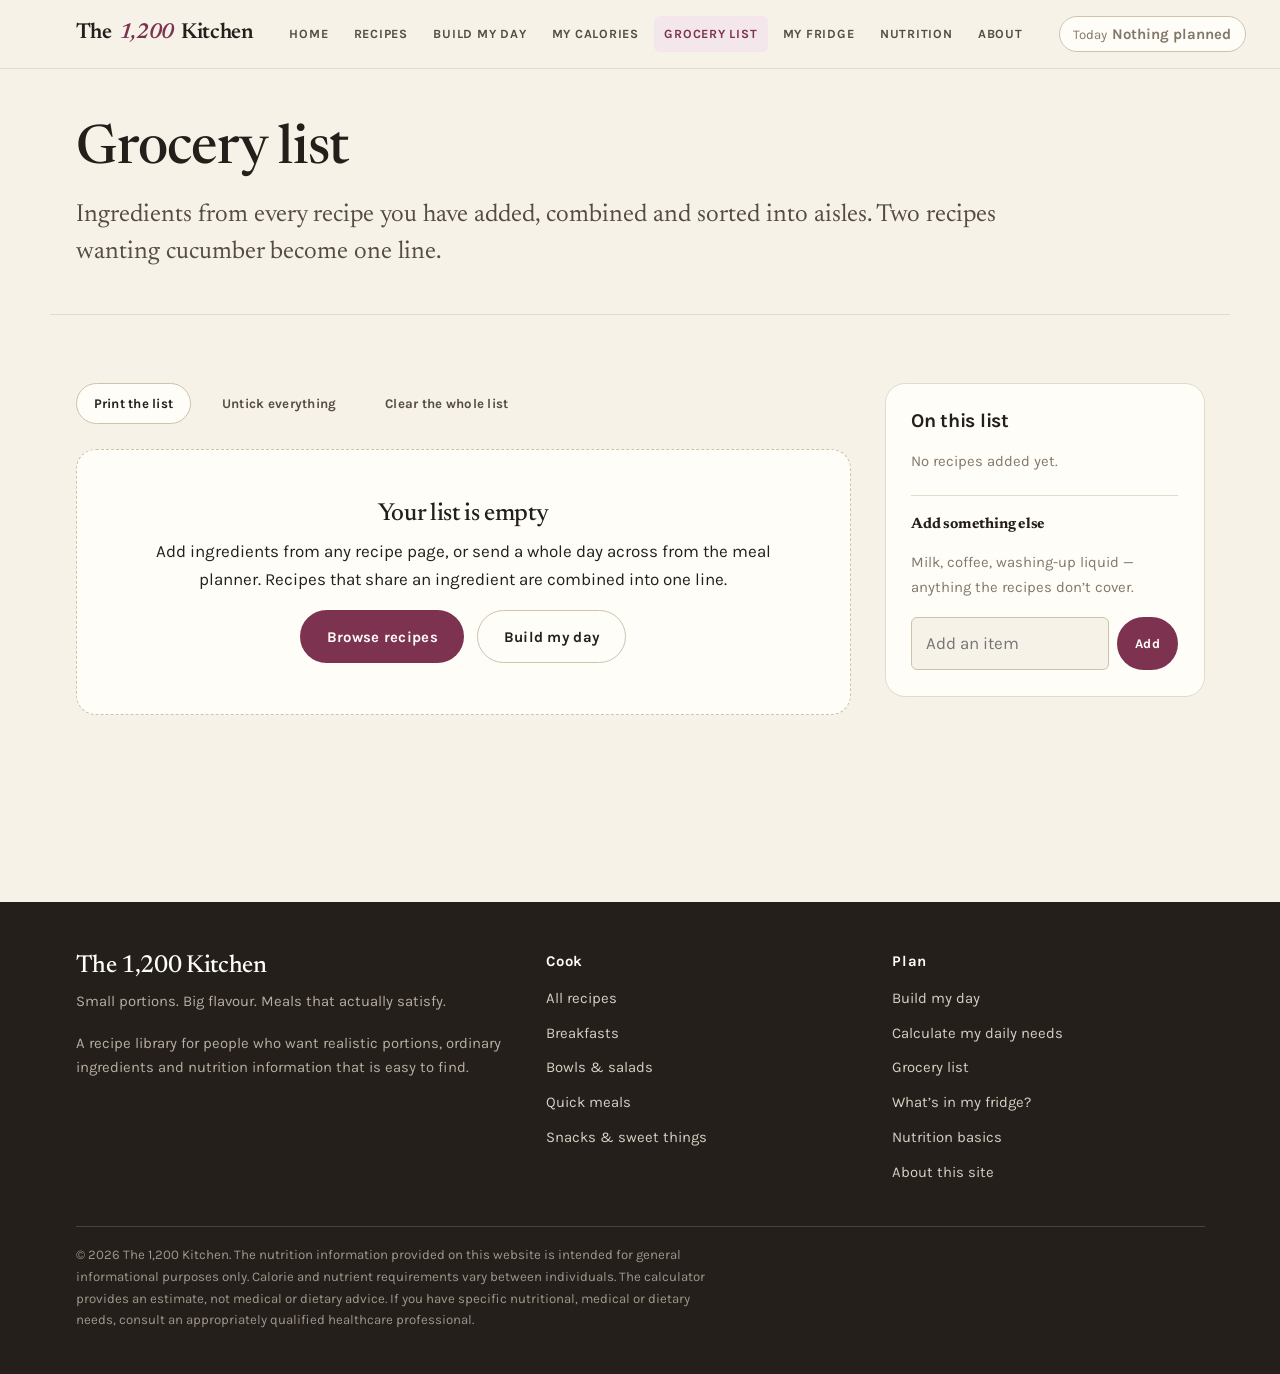
==== grocery.html @ 860adf32 "Add files via upload" ====
<!DOCTYPE html>
<html lang="en">
<head>
<meta charset="utf-8">
<meta name="viewport" content="width=device-width, initial-scale=1">
<title>Grocery list — The 1,200 Kitchen</title>
<meta name="description" content="Combine ingredients from the recipes you have chosen into one grocery list, grouped by aisle, with tick-off and printing.">
<meta name="theme-color" content="#F6F2E8">
<meta property="og:title" content="Grocery list — The 1,200 Kitchen">
<meta property="og:description" content="Combine ingredients from the recipes you have chosen into one grocery list, grouped by aisle, with tick-off and printing.">
<meta property="og:type" content="website">
<meta property="og:site_name" content="The 1,200 Kitchen">
<link rel="preconnect" href="https://fonts.googleapis.com">
<link rel="preconnect" href="https://fonts.gstatic.com" crossorigin>
<link href="https://fonts.googleapis.com/css2?family=Karla:ital,wght@0,400;0,600;0,700;1,400&family=Newsreader:ital,opsz,wght@0,6..72,400;0,6..72,500;0,6..72,600;1,6..72,400;1,6..72,500&display=swap" rel="stylesheet">
<link rel="stylesheet" href="css/style.css">
<link rel="icon" href="data:image/svg+xml,<svg xmlns='http://www.w3.org/2000/svg' viewBox='0 0 32 32'><rect width='32' height='32' rx='7' fill='%237D3350'/><text x='16' y='23' font-family='Georgia,serif' font-size='19' fill='%23FFFDF8' text-anchor='middle'>K</text></svg>">

</head>
<body>
<a class="skip-link" href="#main">Skip to content</a>

<header class="site-header no-print">
  <div class="wrap header-inner">
    <a class="brand" href="index.html">
      The <span class="brand-figure">1,200</span> Kitchen
    </a>
    <button class="nav-toggle" type="button" aria-expanded="false" aria-controls="site-nav">
      <span class="bars" aria-hidden="true"><span></span><span></span><span></span></span>
      Menu
    </button>
    <nav class="site-nav" id="site-nav" aria-label="Main">
      <ul class="nav-list">
          <li><a href="index.html">Home</a></li>
          <li><a href="recipes.html">Recipes</a></li>
          <li><a href="build.html">Build my day</a></li>
          <li><a href="calculator.html">My calories</a></li>
          <li><a href="grocery.html">Grocery list</a></li>
          <li><a href="fridge.html">My fridge</a></li>
          <li><a href="nutrition.html">Nutrition</a></li>
          <li><a href="about.html">About</a></li>
      </ul>
    </nav>
    <a class="day-chip" href="build.html"><span class="chip-label">Today</span><span>&mdash;</span></a>
  </div>
</header>

<main id="main">

<div class="wrap page-header">
  <h1>Grocery list</h1>
  <p class="lead">Ingredients from every recipe you have added, combined and sorted into
    aisles. Two recipes wanting cucumber become one line.</p>
</div>

<section class="wrap tight">
  <div class="grocery-layout">
    <div>
      <div class="btn-row no-print" style="margin-bottom:1.5rem">
        <button type="button" class="btn btn-secondary btn-sm" id="print-list">Print the list</button>
        <button type="button" class="btn btn-ghost btn-sm" id="uncheck-all">Untick everything</button>
        <button type="button" class="btn btn-ghost btn-sm" id="clear-list">Clear the whole list</button>
      </div>
      <div id="grocery-output"></div>
    </div>

    <aside aria-label="List sources">
      <div class="panel no-print">
        <h2 style="font-size:1.15rem;font-family:var(--sans);font-weight:700">On this list</h2>
        <div id="grocery-sources"></div>
        <hr class="rule" style="margin:1.25rem 0">
        <h3 style="font-size:.875rem;font-weight:700">Add something else</h3>
        <p class="small muted">Milk, coffee, washing-up liquid &mdash; anything the recipes don&rsquo;t cover.</p>
        <div class="add-item-row">
          <label class="visually-hidden" for="manual-item">Item to add</label>
          <input type="text" id="manual-item" placeholder="Add an item">
          <button type="button" class="btn btn-primary btn-sm" id="add-manual">Add</button>
        </div>
      </div>
    </aside>
  </div>
</section>

</main>

<footer class="site-footer no-print">
  <div class="wrap">
    <div class="footer-grid">
      <div>
        <h2>The 1,200 Kitchen</h2>
        <p>Small portions. Big flavour. Meals that actually satisfy.</p>
        <p>A recipe library for people who want realistic portions, ordinary
           ingredients and nutrition information that is easy to find.</p>
      </div>
      <div>
        <h3>Cook</h3>
        <ul>
          <li><a href="recipes.html">All recipes</a></li>
          <li><a href="recipes.html?category=Breakfasts">Breakfasts</a></li>
          <li><a href="recipes.html?category=Bowls%20%26%20Salads">Bowls &amp; salads</a></li>
          <li><a href="recipes.html?category=Quick%20Meals">Quick meals</a></li>
          <li><a href="recipes.html?category=Snacks%20%26%20Sweet%20Things">Snacks &amp; sweet things</a></li>
        </ul>
      </div>
      <div>
        <h3>Plan</h3>
        <ul>
          <li><a href="build.html">Build my day</a></li>
          <li><a href="calculator.html">Calculate my daily needs</a></li>
          <li><a href="grocery.html">Grocery list</a></li>
          <li><a href="fridge.html">What&rsquo;s in my fridge?</a></li>
          <li><a href="nutrition.html">Nutrition basics</a></li>
          <li><a href="about.html">About this site</a></li>
        </ul>
      </div>
    </div>
    <div class="footer-base">
      <p>&copy; <span class="js-year">2026</span> The 1,200 Kitchen. The nutrition information provided on this website is intended for general informational purposes only. Calorie and nutrient requirements vary between individuals. The calculator provides an estimate, not medical or dietary advice. If you have specific nutritional, medical or dietary needs, consult an appropriately qualified healthcare professional.</p>
    </div>
  </div>
</footer>

<script src="js/recipes.js"></script>
<script src="js/app.js"></script>
<script src="js/grocery.js"></script>
</body>
</html>
---- css/style.css ----
/* ==========================================================================
   THE 1,200 KITCHEN — STYLESHEET
   --------------------------------------------------------------------------
   Contents
     1.  Design tokens
     2.  Reset and base
     3.  Typography
     4.  Layout helpers
     5.  Header and navigation
     6.  Buttons
     7.  Badges, pills and meta
     8.  Recipe cards
     9.  Home page
     10. Recipe library (search and filters)
     11. Recipe detail page
     12. Build My Day
     13. Calculator
     14. Grocery list
     15. What's In My Fridge
     16. Nutrition and About
     17. Forms
     18. Toast and dialog
     19. Footer
     20. Print
   ========================================================================== */

/* --------------------------------------------------------------------------
   1. DESIGN TOKENS
   Change a colour here and it changes everywhere.
   -------------------------------------------------------------------------- */
:root {
  /* Surfaces */
  --cream:        #F6F2E8;
  --cream-deep:   #EFE8D9;
  --paper:        #FFFDF8;

  /* Text */
  --ink:          #241F1B;
  --ink-soft:     #564C44;
  --ink-mute:     #837768;

  /* Lines */
  --line:         #E3DACA;
  --line-strong:  #CFC2AC;

  /* Accents */
  --plum:         #7D3350;
  --plum-deep:    #5D2439;
  --plum-tint:    #F4E7EB;
  --olive:        #5F6B45;
  --olive-tint:   #E9EDDE;
  --apricot:      #DE9A4E;
  --apricot-deep: #B0722F;
  --apricot-tint: #FBEEDA;
  --alert:        #A33A2A;
  --alert-tint:   #FAE7E2;

  /* Type */
  --serif: "Newsreader", "Iowan Old Style", "Palatino Linotype", Georgia, serif;
  --sans:  "Karla", "Helvetica Neue", -apple-system, BlinkMacSystemFont, sans-serif;

  --fs-xs:   0.78rem;
  --fs-sm:   0.875rem;
  --fs-base: 1rem;
  --fs-md:   1.15rem;
  --fs-lg:   1.45rem;
  --fs-xl:   1.9rem;
  --fs-2xl:  2.45rem;
  --fs-3xl:  3.2rem;

  /* Space */
  --sp-1: 0.25rem;
  --sp-2: 0.5rem;
  --sp-3: 0.75rem;
  --sp-4: 1rem;
  --sp-5: 1.5rem;
  --sp-6: 2rem;
  --sp-7: 3rem;
  --sp-8: 4.5rem;
  --sp-9: 6.5rem;

  /* Shape */
  --r-sm: 6px;
  --r-md: 12px;
  --r-lg: 20px;
  --r-xl: 28px;
  --r-pill: 999px;

  --shadow-sm: 0 1px 2px rgba(36,31,27,.06), 0 4px 12px rgba(36,31,27,.05);
  --shadow-md: 0 2px 6px rgba(36,31,27,.07), 0 14px 34px rgba(36,31,27,.09);
  --shadow-lg: 0 8px 20px rgba(36,31,27,.10), 0 30px 60px rgba(36,31,27,.13);

  --wrap: 1180px;
  --read: 66ch;
}

/* --------------------------------------------------------------------------
   2. RESET AND BASE
   -------------------------------------------------------------------------- */
*, *::before, *::after { box-sizing: border-box; }

html {
  font-size: 17px;
  -webkit-text-size-adjust: 100%;
  scroll-behavior: smooth;
}
@media (prefers-reduced-motion: reduce) {
  html { scroll-behavior: auto; }
  *, *::before, *::after {
    animation-duration: .001ms !important;
    animation-iteration-count: 1 !important;
    transition-duration: .001ms !important;
  }
}

body {
  margin: 0;
  background: var(--cream);
  color: var(--ink);
  font-family: var(--sans);
  font-size: var(--fs-base);
  line-height: 1.65;
  font-feature-settings: "kern" 1;
  -webkit-font-smoothing: antialiased;
  overflow-x: hidden;
}

img, svg { max-width: 100%; display: block; }
button, input, select, textarea { font: inherit; color: inherit; }
button { cursor: pointer; }

/* Numbers should line up in columns wherever they appear */
.nut-value, .macro-value, .stat-figure, .dial-kcal, .day-chip, td {
  font-variant-numeric: tabular-nums;
  font-feature-settings: "tnum" 1;
}

:focus-visible {
  outline: 3px solid var(--plum);
  outline-offset: 3px;
  border-radius: 3px;
}
:focus:not(:focus-visible) { outline: none; }

::selection { background: var(--plum); color: var(--paper); }

.skip-link {
  position: absolute;
  left: var(--sp-4);
  top: -100px;
  z-index: 200;
  background: var(--ink);
  color: var(--paper);
  padding: var(--sp-3) var(--sp-5);
  border-radius: 0 0 var(--r-md) var(--r-md);
  text-decoration: none;
  font-weight: 700;
  transition: top .18s ease;
}
.skip-link:focus { top: 0; }

.visually-hidden {
  position: absolute !important;
  width: 1px; height: 1px;
  padding: 0; margin: -1px;
  overflow: hidden;
  clip: rect(0 0 0 0);
  white-space: nowrap;
  border: 0;
}

/* --------------------------------------------------------------------------
   3. TYPOGRAPHY
   -------------------------------------------------------------------------- */
h1, h2, h3, h4 {
  font-family: var(--serif);
  font-weight: 500;
  line-height: 1.12;
  letter-spacing: -0.014em;
  color: var(--ink);
  margin: 0 0 var(--sp-4);
  text-wrap: balance;
}
h1 { font-size: clamp(2.1rem, 5.4vw, var(--fs-3xl)); }
h2 { font-size: clamp(1.7rem, 3.6vw, var(--fs-2xl)); }
h3 { font-size: var(--fs-lg); }
h4 { font-size: var(--fs-md); font-family: var(--sans); font-weight: 700; letter-spacing: 0; }

p { margin: 0 0 var(--sp-4); max-width: var(--read); }
.lead {
  font-family: var(--serif);
  font-size: clamp(1.15rem, 2.2vw, 1.45rem);
  line-height: 1.5;
  color: var(--ink-soft);
}

a { color: var(--plum); text-underline-offset: 3px; text-decoration-thickness: 1px; }
a:hover { color: var(--plum-deep); }

.muted { color: var(--ink-mute); }
.small { font-size: var(--fs-sm); }

hr.rule {
  border: 0;
  border-top: 1px solid var(--line);
  margin: var(--sp-7) 0;
}

/* Section headings paired with a link on the right */
.section-head {
  display: flex;
  align-items: baseline;
  justify-content: space-between;
  gap: var(--sp-4);
  flex-wrap: wrap;
  margin-bottom: var(--sp-5);
}
.section-head h2 { margin: 0; }
.section-head .section-link { font-size: var(--fs-sm); font-weight: 700; white-space: nowrap; }

/* --------------------------------------------------------------------------
   4. LAYOUT
   -------------------------------------------------------------------------- */
.wrap {
  width: 100%;
  max-width: var(--wrap);
  margin-inline: auto;
  padding-inline: var(--sp-5);
}
.wrap-narrow { max-width: 780px; }

main { display: block; min-height: 60vh; }
section { padding-block: var(--sp-7); }
section.tight { padding-block: var(--sp-6); }

.page-header {
  padding-block: var(--sp-7) var(--sp-5);
  border-bottom: 1px solid var(--line);
  margin-bottom: var(--sp-6);
}
.page-header p { color: var(--ink-soft); }

.band { background: var(--cream-deep); }

.grid { display: grid; gap: var(--sp-5); }
.grid-cards { grid-template-columns: repeat(auto-fill, minmax(272px, 1fr)); }
.grid-2 { grid-template-columns: repeat(auto-fit, minmax(300px, 1fr)); }

/* --------------------------------------------------------------------------
   5. HEADER AND NAVIGATION
   -------------------------------------------------------------------------- */
.site-header {
  position: sticky;
  top: 0;
  z-index: 60;
  background: rgba(246,242,232,.94);
  backdrop-filter: saturate(140%) blur(10px);
  border-bottom: 1px solid var(--line);
}
.header-inner {
  display: flex;
  align-items: center;
  justify-content: space-between;
  gap: var(--sp-5);
  min-height: 68px;
}

.brand {
  display: flex;
  align-items: baseline;
  gap: .45rem;
  text-decoration: none;
  color: var(--ink);
  font-family: var(--serif);
  font-size: 1.28rem;
  font-weight: 600;
  letter-spacing: -0.02em;
  white-space: nowrap;
}
.brand .brand-figure {
  color: var(--plum);
  font-style: italic;
}

.nav-list {
  display: flex;
  align-items: center;
  gap: var(--sp-1);
  list-style: none;
  margin: 0;
  padding: 0;
}
.nav-list a {
  display: block;
  padding: .45rem .62rem;
  border-radius: var(--r-sm);
  color: var(--ink-soft);
  text-decoration: none;
  font-size: .74rem;
  font-weight: 700;
  letter-spacing: .06em;
  text-transform: uppercase;
  white-space: nowrap;
  transition: background .15s ease, color .15s ease;
}
.nav-list a:hover { background: var(--cream-deep); color: var(--ink); }
.nav-list a[aria-current="page"] {
  color: var(--plum);
  background: var(--plum-tint);
}

.nav-toggle {
  display: none;
  align-items: center;
  gap: .5rem;
  background: var(--paper);
  border: 1px solid var(--line-strong);
  border-radius: var(--r-pill);
  padding: .42rem .85rem;
  font-size: var(--fs-sm);
  font-weight: 700;
}
.nav-toggle .bars { display: inline-block; width: 16px; }
.nav-toggle .bars span {
  display: block; height: 2px; background: var(--ink); border-radius: 2px;
  margin: 3px 0;
}

/* Day counter chip in the header — always shows where the day stands */
.day-chip {
  display: inline-flex;
  align-items: baseline;
  gap: .3rem;
  background: var(--paper);
  border: 1px solid var(--line-strong);
  border-radius: var(--r-pill);
  padding: .3rem .8rem;
  font-size: var(--fs-sm);
  font-weight: 700;
  text-decoration: none;
  color: var(--ink);
  white-space: nowrap;
  font-variant-numeric: tabular-nums;
}
.day-chip:hover { border-color: var(--plum); color: var(--plum); }
.day-chip .chip-label { font-weight: 400; color: var(--ink-mute); font-size: var(--fs-xs); }
.day-chip.is-empty { color: var(--ink-mute); }

@media (max-width: 1080px) {
  .nav-toggle { display: inline-flex; }
  .site-nav {
    display: none;
    position: absolute;
    left: 0; right: 0;
    top: 100%;
    background: var(--paper);
    border-bottom: 1px solid var(--line);
    box-shadow: var(--shadow-md);
    padding: var(--sp-3) var(--sp-5) var(--sp-5);
  }
  .site-nav.is-open { display: block; }
  .nav-list { flex-direction: column; align-items: stretch; gap: 0; }
  .nav-list a {
    padding: .85rem .5rem;
    border-bottom: 1px solid var(--line);
    font-size: var(--fs-sm);
    border-radius: 0;
  }
  .nav-list li:last-child a { border-bottom: 0; }
}

/* --------------------------------------------------------------------------
   6. BUTTONS
   -------------------------------------------------------------------------- */
.btn {
  display: inline-flex;
  align-items: center;
  justify-content: center;
  gap: .5rem;
  padding: .78rem 1.5rem;
  border: 1px solid transparent;
  border-radius: var(--r-pill);
  font-size: var(--fs-sm);
  font-weight: 700;
  letter-spacing: .02em;
  text-decoration: none;
  text-align: center;
  transition: background .16s ease, color .16s ease, border-color .16s ease, transform .12s ease;
}
.btn:active { transform: translateY(1px); }

.btn-primary { background: var(--plum); color: var(--paper); }
.btn-primary:hover { background: var(--plum-deep); color: var(--paper); }

.btn-secondary {
  background: var(--paper);
  color: var(--ink);
  border-color: var(--line-strong);
}
.btn-secondary:hover { border-color: var(--ink); color: var(--ink); }

.btn-ghost { background: transparent; color: var(--ink-soft); border-color: transparent; padding-inline: .7rem; }
.btn-ghost:hover { background: var(--cream-deep); color: var(--ink); }

.btn-olive { background: var(--olive); color: var(--paper); }
.btn-olive:hover { background: #4C5637; color: var(--paper); }

.btn-sm { padding: .48rem 1rem; font-size: var(--fs-xs); }
.btn-block { display: flex; width: 100%; }
.btn[disabled], .btn[aria-disabled="true"] {
  opacity: .45;
  pointer-events: none;
}

.btn-row {
  display: flex;
  flex-wrap: wrap;
  gap: var(--sp-3);
}

/* Small round icon button, used for remove / stepper controls */
.icon-btn {
  width: 34px; height: 34px;
  display: inline-grid;
  place-items: center;
  border-radius: 50%;
  border: 1px solid var(--line-strong);
  background: var(--paper);
  color: var(--ink-soft);
  font-size: 1.05rem;
  line-height: 1;
  transition: background .15s ease, color .15s ease, border-color .15s ease;
}
.icon-btn:hover { background: var(--plum); border-color: var(--plum); color: var(--paper); }

/* --------------------------------------------------------------------------
   7. BADGES, PILLS AND META
   -------------------------------------------------------------------------- */
.badge {
  display: inline-flex;
  align-items: center;
  gap: .3rem;
  padding: .18rem .6rem;
  border-radius: var(--r-pill);
  font-size: var(--fs-xs);
  font-weight: 700;
  line-height: 1.6;
  white-space: nowrap;
}
.badge-category { background: var(--plum-tint); color: var(--plum-deep); }
.badge-verified { background: var(--olive-tint); color: var(--olive); }
.badge-estimated { background: var(--apricot-tint); color: var(--apricot-deep); }
.badge-diet { background: var(--cream-deep); color: var(--ink-soft); font-weight: 600; }
.badge-quick { background: var(--ink); color: var(--paper); }

.badge-row { display: flex; flex-wrap: wrap; gap: var(--sp-2); }

.meta-row {
  display: flex;
  flex-wrap: wrap;
  gap: var(--sp-2) var(--sp-4);
  font-size: var(--fs-sm);
  color: var(--ink-mute);
}
.meta-row strong { color: var(--ink); font-weight: 700; }

/* Nutrition strip — the four numbers, side by side */
.nut-strip {
  display: grid;
  grid-template-columns: repeat(4, 1fr);
  border-top: 1px solid var(--line);
  border-bottom: 1px solid var(--line);
}
.nut-cell {
  padding: var(--sp-3) var(--sp-2);
  text-align: center;
  border-right: 1px solid var(--line);
}
.nut-cell:last-child { border-right: 0; }
.nut-value {
  display: block;
  font-family: var(--serif);
  font-size: var(--fs-md);
  font-weight: 600;
  line-height: 1.2;
}
.nut-label {
  display: block;
  font-size: var(--fs-xs);
  color: var(--ink-mute);
  letter-spacing: .02em;
}
.nut-cell-primary .nut-value { color: var(--plum); }

/* --------------------------------------------------------------------------
   8. RECIPE CARDS
   -------------------------------------------------------------------------- */
.card {
  display: flex;
  flex-direction: column;
  background: var(--paper);
  border: 1px solid var(--line);
  border-radius: var(--r-lg);
  overflow: hidden;
  transition: box-shadow .2s ease, border-color .2s ease;
}
.card:hover { box-shadow: var(--shadow-md); border-color: var(--line-strong); }
.card:focus-within { box-shadow: var(--shadow-md); }

.card-media {
  position: relative;
  aspect-ratio: 4 / 3;
  background: var(--cream-deep);
  overflow: hidden;
}
.card-media img { width: 100%; height: 100%; object-fit: cover; }
.card-media .badge {
  position: absolute;
  top: var(--sp-3);
  left: var(--sp-3);
  box-shadow: var(--shadow-sm);
}
.card-media .card-kcal {
  position: absolute;
  right: var(--sp-3);
  bottom: var(--sp-3);
  background: rgba(36,31,27,.86);
  color: var(--paper);
  padding: .22rem .68rem;
  border-radius: var(--r-pill);
  font-size: var(--fs-xs);
  font-weight: 700;
  font-variant-numeric: tabular-nums;
}

.card-body {
  padding: var(--sp-4) var(--sp-4) var(--sp-3);
  display: flex;
  flex-direction: column;
  flex: 1;
  gap: var(--sp-2);
}
.card-title {
  font-family: var(--serif);
  font-size: 1.28rem;
  font-weight: 600;
  line-height: 1.2;
  margin: 0;
}
.card-title a { color: var(--ink); text-decoration: none; }
.card-title a:hover { color: var(--plum); text-decoration: underline; }
.card-desc {
  font-size: var(--fs-sm);
  color: var(--ink-soft);
  line-height: 1.5;
  margin: 0;
  display: -webkit-box;
  -webkit-line-clamp: 3;
  -webkit-box-orient: vertical;
  overflow: hidden;
}
.card-facts {
  display: flex;
  flex-wrap: wrap;
  gap: .3rem .9rem;
  font-size: var(--fs-xs);
  color: var(--ink-mute);
  margin-top: auto;
  padding-top: var(--sp-2);
  font-variant-numeric: tabular-nums;
}
.card-facts strong { color: var(--ink); font-weight: 700; }

.card-actions {
  display: grid;
  grid-template-columns: 1fr auto;
  gap: var(--sp-2);
  padding: var(--sp-3) var(--sp-4) var(--sp-4);
  border-top: 1px solid var(--line);
  margin-top: var(--sp-2);
}

/* Quick entries look lighter than full recipes */
.card.is-quick { background: var(--cream-deep); border-style: dashed; }
.card.is-quick .card-media { aspect-ratio: 16 / 9; }

/* Empty states */
.empty {
  text-align: center;
  padding: var(--sp-7) var(--sp-5);
  border: 1px dashed var(--line-strong);
  border-radius: var(--r-lg);
  background: var(--paper);
}
.empty h3 { margin-bottom: var(--sp-2); }
.empty p { margin-inline: auto; }

/* --------------------------------------------------------------------------
   9. HOME PAGE
   -------------------------------------------------------------------------- */
.hero {
  padding-block: var(--sp-8) var(--sp-7);
  border-bottom: 1px solid var(--line);
}
.hero-grid {
  display: grid;
  grid-template-columns: 1.15fr .85fr;
  gap: var(--sp-8);
  align-items: center;
}
.hero-title {
  font-size: clamp(2.6rem, 7vw, 4.4rem);
  line-height: 1.02;
  letter-spacing: -0.03em;
  margin-bottom: var(--sp-4);
}
.hero-title .hero-numeral {
  font-style: italic;
  color: var(--plum);
}
.hero-tagline {
  font-family: var(--serif);
  font-style: italic;
  font-size: clamp(1.2rem, 2.5vw, 1.6rem);
  color: var(--plum);
  margin-bottom: var(--sp-4);
}
.hero p.hero-copy {
  font-size: var(--fs-md);
  color: var(--ink-soft);
  max-width: 46ch;
}
.hero .btn-row { margin-top: var(--sp-5); }

/* The live day panel — the hero's centrepiece */
.day-panel {
  background: var(--paper);
  border: 1px solid var(--line);
  border-radius: var(--r-xl);
  box-shadow: var(--shadow-lg);
  padding: var(--sp-5);
}
.day-panel-head {
  display: flex;
  align-items: baseline;
  justify-content: space-between;
  gap: var(--sp-3);
  margin-bottom: var(--sp-4);
}
.day-panel-head h2 {
  font-size: var(--fs-lg);
  margin: 0;
}
.day-panel-head .small { color: var(--ink-mute); }

.dial {
  display: grid;
  place-items: center;
  margin-bottom: var(--sp-4);
}
.dial svg { width: 190px; height: 190px; transform: rotate(-90deg); }
.dial-track { fill: none; stroke: var(--cream-deep); stroke-width: 14; }
.dial-fill {
  fill: none;
  stroke: var(--plum);
  stroke-width: 14;
  stroke-linecap: round;
  transition: stroke-dashoffset .55s cubic-bezier(.22,.61,.36,1), stroke .3s ease;
}
.dial-fill.is-over { stroke: var(--apricot-deep); }
.dial-centre {
  position: absolute;
  text-align: center;
  pointer-events: none;
}
.dial-wrap { position: relative; display: grid; place-items: center; }
.dial-kcal {
  display: block;
  font-family: var(--serif);
  font-size: 2.4rem;
  font-weight: 600;
  line-height: 1;
  font-variant-numeric: tabular-nums;
}
.dial-of { display: block; font-size: var(--fs-xs); color: var(--ink-mute); margin-top: .25rem; }

.day-panel .macro-row {
  display: grid;
  grid-template-columns: repeat(3, 1fr);
  gap: var(--sp-2);
  text-align: center;
  border-top: 1px solid var(--line);
  padding-top: var(--sp-3);
  margin-bottom: var(--sp-4);
}
.macro-value {
  display: block;
  font-weight: 700;
  font-size: var(--fs-md);
}
.macro-label { display: block; font-size: var(--fs-xs); color: var(--ink-mute); }

.day-panel-list {
  list-style: none;
  margin: 0 0 var(--sp-4);
  padding: 0;
  font-size: var(--fs-sm);
}
.day-panel-list li {
  display: flex;
  justify-content: space-between;
  gap: var(--sp-3);
  padding: .4rem 0;
  border-bottom: 1px dotted var(--line);
  color: var(--ink-soft);
}
.day-panel-list li span:last-child { font-variant-numeric: tabular-nums; white-space: nowrap; }
.day-panel-list li.is-empty { color: var(--ink-mute); font-style: italic; }

@media (max-width: 900px) {
  .hero-grid { grid-template-columns: 1fr; gap: var(--sp-6); }
  .hero { padding-block: var(--sp-6) var(--sp-6); }
}

/* Two big feature blocks on the home page */
.feature {
  display: grid;
  grid-template-columns: 1fr 1fr;
  gap: var(--sp-7);
  align-items: center;
  padding-block: var(--sp-7);
}
.feature + .feature { border-top: 1px solid var(--line); }
.feature-media {
  border-radius: var(--r-xl);
  overflow: hidden;
  border: 1px solid var(--line);
  box-shadow: var(--shadow-md);
}
.feature.is-flipped .feature-media { order: -1; }
.feature h2 { margin-bottom: var(--sp-3); }
.feature ol.feature-steps {
  margin: 0 0 var(--sp-5);
  padding-left: 1.15rem;
  color: var(--ink-soft);
  max-width: var(--read);
}
.feature ol.feature-steps li { margin-bottom: .4rem; }
.feature ol.feature-steps::marker { color: var(--plum); }
@media (max-width: 820px) {
  .feature { grid-template-columns: 1fr; gap: var(--sp-5); }
  .feature.is-flipped .feature-media { order: 0; }
}

/* Category strip */
.cat-strip {
  display: grid;
  grid-template-columns: repeat(auto-fit, minmax(160px, 1fr));
  gap: var(--sp-3);
}
.cat-tile {
  display: block;
  padding: var(--sp-4);
  background: var(--paper);
  border: 1px solid var(--line);
  border-radius: var(--r-md);
  text-decoration: none;
  color: var(--ink);
  transition: border-color .16s ease, background .16s ease;
}
.cat-tile:hover { border-color: var(--plum); background: var(--plum-tint); color: var(--plum-deep); }
.cat-tile .cat-name { font-family: var(--serif); font-size: var(--fs-md); display: block; line-height: 1.25; }
.cat-tile .cat-count { font-size: var(--fs-xs); color: var(--ink-mute); }

/* --------------------------------------------------------------------------
   10. RECIPE LIBRARY
   -------------------------------------------------------------------------- */
.filter-bar {
  background: var(--paper);
  border: 1px solid var(--line);
  border-radius: var(--r-lg);
  padding: var(--sp-4);
  margin-bottom: var(--sp-5);
}
.search-row { margin-bottom: var(--sp-4); }
.search-field { position: relative; }
.search-field input {
  width: 100%;
  padding: .9rem 1rem .9rem 2.7rem;
  border: 1px solid var(--line-strong);
  border-radius: var(--r-pill);
  background: var(--cream);
  font-size: var(--fs-base);
}
.search-field input:focus { background: var(--paper); border-color: var(--plum); outline-offset: 1px; }
.search-field .search-icon {
  position: absolute;
  left: 1rem; top: 50%;
  transform: translateY(-50%);
  color: var(--ink-mute);
  pointer-events: none;
}
.search-hint { font-size: var(--fs-xs); color: var(--ink-mute); margin: var(--sp-2) 0 0; }

.filter-grid {
  display: grid;
  grid-template-columns: repeat(auto-fit, minmax(170px, 1fr));
  gap: var(--sp-3);
  align-items: end;
}
.filter-foot {
  display: flex;
  justify-content: space-between;
  align-items: center;
  gap: var(--sp-3);
  flex-wrap: wrap;
  margin-top: var(--sp-4);
  padding-top: var(--sp-3);
  border-top: 1px solid var(--line);
}
.result-count { font-size: var(--fs-sm); color: var(--ink-mute); }
.result-count strong { color: var(--ink); }

/* Chips used for quick filters and fridge ingredients */
.chip-set { display: flex; flex-wrap: wrap; gap: var(--sp-2); }
.chip {
  display: inline-flex;
  align-items: center;
  gap: .35rem;
  padding: .38rem .85rem;
  border: 1px solid var(--line-strong);
  border-radius: var(--r-pill);
  background: var(--paper);
  font-size: var(--fs-sm);
  font-weight: 600;
  color: var(--ink-soft);
  transition: background .15s ease, border-color .15s ease, color .15s ease;
}
.chip:hover { border-color: var(--ink); color: var(--ink); }
.chip[aria-pressed="true"], .chip.is-on {
  background: var(--plum);
  border-color: var(--plum);
  color: var(--paper);
}
.chip .chip-count { opacity: .7; font-weight: 400; font-size: var(--fs-xs); }

/* --------------------------------------------------------------------------
   11. RECIPE DETAIL
   -------------------------------------------------------------------------- */
.recipe-hero {
  display: grid;
  grid-template-columns: 1.05fr .95fr;
  gap: var(--sp-7);
  align-items: start;
  padding-block: var(--sp-6) var(--sp-6);
}
.recipe-hero-media {
  border-radius: var(--r-xl);
  overflow: hidden;
  border: 1px solid var(--line);
  box-shadow: var(--shadow-md);
  position: sticky;
  top: 90px;
}
.recipe-title { margin-bottom: var(--sp-3); }
.recipe-lead { font-size: var(--fs-md); color: var(--ink-soft); }

.recipe-nutrition {
  background: var(--paper);
  border: 1px solid var(--line);
  border-radius: var(--r-lg);
  overflow: hidden;
  margin: var(--sp-5) 0;
}
.recipe-nutrition-head {
  display: flex;
  align-items: center;
  justify-content: space-between;
  gap: var(--sp-3);
  padding: var(--sp-3) var(--sp-4);
  flex-wrap: wrap;
}
.recipe-nutrition-head h2 { font-size: var(--fs-md); margin: 0; font-family: var(--sans); font-weight: 700; }
.recipe-nutrition .nut-strip { border-bottom: 0; }
.nutrition-note {
  padding: var(--sp-3) var(--sp-4);
  font-size: var(--fs-sm);
  color: var(--ink-mute);
  background: var(--cream-deep);
  margin: 0;
  max-width: none;
}

.serving-control {
  display: flex;
  align-items: center;
  gap: var(--sp-3);
  flex-wrap: wrap;
  padding: var(--sp-4);
  background: var(--paper);
  border: 1px solid var(--line);
  border-radius: var(--r-lg);
  margin-bottom: var(--sp-5);
}
.serving-stepper {
  display: inline-flex;
  align-items: center;
  gap: var(--sp-3);
  border: 1px solid var(--line-strong);
  border-radius: var(--r-pill);
  padding: .2rem .3rem;
  background: var(--cream);
}
.serving-count {
  min-width: 2.4rem;
  text-align: center;
  font-weight: 700;
  font-variant-numeric: tabular-nums;
}
.serving-note { font-size: var(--fs-sm); color: var(--ink-mute); margin: 0; }

.recipe-columns {
  display: grid;
  grid-template-columns: .85fr 1.15fr;
  gap: var(--sp-7);
  padding-bottom: var(--sp-7);
}
.ingredient-list { list-style: none; margin: 0; padding: 0; }
.ingredient-list li {
  display: flex;
  gap: var(--sp-3);
  padding: .6rem 0;
  border-bottom: 1px dotted var(--line);
  align-items: baseline;
}
.ingredient-qty {
  font-weight: 700;
  font-variant-numeric: tabular-nums;
  min-width: 4.6rem;
  color: var(--plum);
}
.ingredient-note { color: var(--ink-mute); font-size: var(--fs-sm); }

.method-list { counter-reset: step; list-style: none; margin: 0; padding: 0; }
.method-list li {
  position: relative;
  padding-left: 3rem;
  padding-bottom: var(--sp-5);
  counter-increment: step;
  max-width: var(--read);
}
.method-list li::before {
  content: counter(step);
  position: absolute;
  left: 0; top: -2px;
  width: 2rem; height: 2rem;
  display: grid;
  place-items: center;
  border-radius: 50%;
  background: var(--plum-tint);
  color: var(--plum-deep);
  font-size: var(--fs-sm);
  font-weight: 700;
  font-variant-numeric: tabular-nums;
}
.method-list li:last-child { padding-bottom: 0; }

@media (max-width: 900px) {
  .recipe-hero, .recipe-columns { grid-template-columns: 1fr; gap: var(--sp-5); }
  .recipe-hero-media { position: static; }
}

/* --------------------------------------------------------------------------
   12. BUILD MY DAY
   -------------------------------------------------------------------------- */
.build-layout {
  display: grid;
  grid-template-columns: 1fr 340px;
  gap: var(--sp-6);
  align-items: start;
  padding-bottom: var(--sp-8);
}
.build-summary { position: sticky; top: 90px; }

.meal-slot {
  background: var(--paper);
  border: 1px solid var(--line);
  border-radius: var(--r-lg);
  margin-bottom: var(--sp-4);
  overflow: hidden;
}
.meal-slot-head {
  display: flex;
  align-items: center;
  justify-content: space-between;
  gap: var(--sp-3);
  padding: var(--sp-3) var(--sp-4);
  background: var(--cream-deep);
  border-bottom: 1px solid var(--line);
}
.meal-slot-head h2 {
  font-size: var(--fs-md);
  margin: 0;
  font-family: var(--sans);
  font-weight: 700;
  letter-spacing: .01em;
}
.meal-slot-kcal { font-size: var(--fs-sm); font-weight: 700; font-variant-numeric: tabular-nums; color: var(--plum); }

.slot-items { list-style: none; margin: 0; padding: 0; }
.slot-item {
  display: grid;
  grid-template-columns: 64px 1fr auto;
  gap: var(--sp-3);
  align-items: center;
  padding: var(--sp-3) var(--sp-4);
  border-bottom: 1px solid var(--line);
}
.slot-item:last-child { border-bottom: 0; }
.slot-item img { width: 64px; height: 52px; object-fit: cover; border-radius: var(--r-sm); }
.slot-item-name { font-weight: 700; font-size: var(--fs-sm); line-height: 1.3; }
.slot-item-name a { color: var(--ink); text-decoration: none; }
.slot-item-name a:hover { color: var(--plum); text-decoration: underline; }
.slot-item-macros { font-size: var(--fs-xs); color: var(--ink-mute); font-variant-numeric: tabular-nums; }
.slot-item-tools { display: flex; gap: var(--sp-2); }

.slot-empty {
  padding: var(--sp-4);
  color: var(--ink-mute);
  font-size: var(--fs-sm);
  font-style: italic;
}
.slot-foot { padding: var(--sp-3) var(--sp-4); }

/* Summary card */
.summary-card {
  background: var(--paper);
  border: 1px solid var(--line);
  border-radius: var(--r-xl);
  box-shadow: var(--shadow-md);
  padding: var(--sp-5);
}
.summary-card h2 { font-size: var(--fs-lg); margin-bottom: var(--sp-4); }
.target-field {
  display: flex;
  align-items: center;
  gap: var(--sp-3);
  margin-bottom: var(--sp-4);
  padding-bottom: var(--sp-4);
  border-bottom: 1px solid var(--line);
  flex-wrap: wrap;
}
.target-field label { font-size: var(--fs-sm); font-weight: 700; }
.target-field input {
  width: 6.5rem;
  padding: .5rem .7rem;
  border: 1px solid var(--line-strong);
  border-radius: var(--r-sm);
  background: var(--cream);
  font-weight: 700;
  font-variant-numeric: tabular-nums;
}

.remaining-line {
  display: flex;
  justify-content: space-between;
  align-items: baseline;
  gap: var(--sp-3);
  padding: var(--sp-3) var(--sp-4);
  border-radius: var(--r-md);
  background: var(--olive-tint);
  color: var(--olive);
  font-weight: 700;
  margin-bottom: var(--sp-4);
  font-variant-numeric: tabular-nums;
}
.remaining-line.is-over { background: var(--apricot-tint); color: var(--apricot-deep); }
.remaining-line.is-met { background: var(--plum-tint); color: var(--plum-deep); }
.remaining-line .remaining-label { font-weight: 400; font-size: var(--fs-sm); }

/* Suggestions */
.suggestion-list { list-style: none; margin: 0; padding: 0; }
.suggestion {
  display: grid;
  grid-template-columns: 1fr auto;
  gap: var(--sp-3);
  align-items: center;
  padding: var(--sp-3) 0;
  border-bottom: 1px dotted var(--line);
}
.suggestion:last-child { border-bottom: 0; }
.suggestion-name { font-size: var(--fs-sm); font-weight: 700; line-height: 1.3; }
.suggestion-meta { font-size: var(--fs-xs); color: var(--ink-mute); font-variant-numeric: tabular-nums; }

@media (max-width: 960px) {
  .build-layout { grid-template-columns: 1fr; }
  .build-summary { position: static; order: -1; }
}

/* Recipe picker dialog */
.picker[hidden] { display: none; }
.picker {
  position: fixed;
  inset: 0;
  z-index: 120;
  display: grid;
  place-items: end center;
  background: rgba(36,31,27,.5);
  padding: 0;
}
@media (min-width: 720px) { .picker { place-items: center; padding: var(--sp-5); } }
.picker-panel {
  background: var(--cream);
  width: 100%;
  max-width: 680px;
  max-height: 88vh;
  display: flex;
  flex-direction: column;
  border-radius: var(--r-xl) var(--r-xl) 0 0;
  box-shadow: var(--shadow-lg);
}
@media (min-width: 720px) { .picker-panel { border-radius: var(--r-xl); max-height: 82vh; } }
.picker-head {
  padding: var(--sp-4) var(--sp-5) var(--sp-3);
  border-bottom: 1px solid var(--line);
}
.picker-head-top {
  display: flex; align-items: center; justify-content: space-between; gap: var(--sp-3);
  margin-bottom: var(--sp-3);
}
.picker-head h2 { margin: 0; font-size: var(--fs-lg); }
.picker-head-extra .search-field input { padding-left: 1rem; }
.picker-body { overflow-y: auto; padding: var(--sp-3) var(--sp-5) var(--sp-5); -webkit-overflow-scrolling: touch; }
.picker-list { list-style: none; margin: 0; padding: 0; }
.picker-option {
  display: grid;
  grid-template-columns: 72px 1fr auto;
  gap: var(--sp-3);
  align-items: center;
  width: 100%;
  text-align: left;
  padding: var(--sp-3);
  background: transparent;
  border: 0;
  border-bottom: 1px solid var(--line);
  border-radius: var(--r-md);
}
.picker-option:hover { background: var(--paper); }
.picker-option img { width: 72px; height: 58px; object-fit: cover; border-radius: var(--r-sm); }
.picker-option .po-name { font-weight: 700; font-size: var(--fs-sm); line-height: 1.3; }
.picker-option .po-meta { font-size: var(--fs-xs); color: var(--ink-mute); font-variant-numeric: tabular-nums; }
.picker-option .po-add { color: var(--plum); font-weight: 700; font-size: var(--fs-sm); }

/* --------------------------------------------------------------------------
   13. CALCULATOR
   -------------------------------------------------------------------------- */
.calc-layout {
  display: grid;
  grid-template-columns: 1fr 1fr;
  gap: var(--sp-6);
  align-items: start;
  padding-bottom: var(--sp-7);
}
@media (max-width: 900px) { .calc-layout { grid-template-columns: 1fr; } }

.panel {
  background: var(--paper);
  border: 1px solid var(--line);
  border-radius: var(--r-lg);
  padding: var(--sp-5);
}
.panel h2 { font-size: var(--fs-lg); }

.result-figure {
  padding: var(--sp-4) 0;
  border-bottom: 1px solid var(--line);
}
.result-figure:last-of-type { border-bottom: 0; }
.stat-figure {
  font-family: var(--serif);
  font-size: var(--fs-2xl);
  font-weight: 600;
  line-height: 1;
  display: block;
  color: var(--plum);
}
.result-figure h3 { font-size: var(--fs-base); font-family: var(--sans); font-weight: 700; margin-bottom: var(--sp-1); }
.result-figure p { font-size: var(--fs-sm); color: var(--ink-mute); margin: var(--sp-2) 0 0; }

.notice {
  padding: var(--sp-4);
  border-radius: var(--r-md);
  border-left: 4px solid var(--olive);
  background: var(--olive-tint);
  font-size: var(--fs-sm);
  margin-bottom: var(--sp-4);
}
.notice p { margin-bottom: var(--sp-2); max-width: none; }
.notice p:last-child { margin-bottom: 0; }
.notice h3 { font-size: var(--fs-base); font-family: var(--sans); font-weight: 700; margin-bottom: var(--sp-2); }
.notice-care { border-left-color: var(--plum); background: var(--plum-tint); }
.notice-warn { border-left-color: var(--apricot-deep); background: var(--apricot-tint); }

.disclaimer {
  font-size: var(--fs-sm);
  color: var(--ink-mute);
  border-top: 1px solid var(--line);
  padding-top: var(--sp-4);
  margin-top: var(--sp-5);
}
.disclaimer p { max-width: var(--read); }

/* --------------------------------------------------------------------------
   14. GROCERY LIST
   -------------------------------------------------------------------------- */
.grocery-layout {
  display: grid;
  grid-template-columns: 1fr 320px;
  gap: var(--sp-6);
  align-items: start;
  padding-bottom: var(--sp-8);
}
@media (max-width: 960px) { .grocery-layout { grid-template-columns: 1fr; } }

.grocery-group { margin-bottom: var(--sp-6); }
.grocery-group h2 {
  font-size: var(--fs-md);
  font-family: var(--sans);
  font-weight: 700;
  letter-spacing: .02em;
  padding-bottom: var(--sp-2);
  border-bottom: 2px solid var(--ink);
  margin-bottom: 0;
}
.grocery-items { list-style: none; margin: 0; padding: 0; }
.grocery-item {
  display: flex;
  align-items: flex-start;
  gap: var(--sp-3);
  padding: var(--sp-3) var(--sp-2);
  border-bottom: 1px solid var(--line);
}
.grocery-item label {
  display: flex;
  align-items: flex-start;
  gap: var(--sp-3);
  flex: 1;
  cursor: pointer;
}
.grocery-item input[type="checkbox"] {
  width: 22px; height: 22px;
  margin: 2px 0 0;
  accent-color: var(--plum);
  flex-shrink: 0;
}
.grocery-name { font-weight: 600; }
.grocery-qty { color: var(--plum); font-weight: 700; font-variant-numeric: tabular-nums; }
.grocery-from { display: block; font-size: var(--fs-xs); color: var(--ink-mute); }
.grocery-item.is-checked .grocery-name,
.grocery-item.is-checked .grocery-qty {
  text-decoration: line-through;
  color: var(--ink-mute);
  font-weight: 400;
}

.grocery-source {
  display: flex;
  align-items: center;
  justify-content: space-between;
  gap: var(--sp-3);
  padding: var(--sp-3) 0;
  border-bottom: 1px dotted var(--line);
  font-size: var(--fs-sm);
}
.grocery-source:last-child { border-bottom: 0; }
.grocery-source-name { font-weight: 700; line-height: 1.3; }
.grocery-source-meta { font-size: var(--fs-xs); color: var(--ink-mute); }

.add-item-row { display: flex; gap: var(--sp-2); margin-top: var(--sp-3); }
.add-item-row input { flex: 1; }

/* --------------------------------------------------------------------------
   15. WHAT'S IN MY FRIDGE
   -------------------------------------------------------------------------- */
.fridge-layout {
  display: grid;
  grid-template-columns: 340px 1fr;
  gap: var(--sp-6);
  align-items: start;
  padding-bottom: var(--sp-8);
}
@media (max-width: 960px) { .fridge-layout { grid-template-columns: 1fr; } }

.fridge-picker { position: sticky; top: 90px; max-height: calc(100vh - 120px); overflow-y: auto; }
@media (max-width: 960px) { .fridge-picker { position: static; max-height: none; } }

.fridge-group + .fridge-group { margin-top: var(--sp-4); }
.fridge-group h3 {
  font-size: var(--fs-sm);
  font-family: var(--sans);
  font-weight: 700;
  letter-spacing: .04em;
  color: var(--ink-mute);
  margin-bottom: var(--sp-2);
}

.match-card { position: relative; }
.match-bar {
  height: 6px;
  background: var(--cream-deep);
  border-radius: var(--r-pill);
  overflow: hidden;
  margin-top: var(--sp-2);
}
.match-bar span {
  display: block;
  height: 100%;
  background: var(--olive);
  border-radius: var(--r-pill);
  transition: width .4s ease;
}
.match-bar.is-partial span { background: var(--apricot); }
.match-head {
  display: flex;
  align-items: baseline;
  justify-content: space-between;
  gap: var(--sp-2);
  font-size: var(--fs-sm);
}
.match-pct { font-weight: 700; font-variant-numeric: tabular-nums; color: var(--olive); }
.match-pct.is-partial { color: var(--apricot-deep); }
.match-missing { font-size: var(--fs-xs); color: var(--ink-mute); margin: var(--sp-2) 0 0; }
.match-missing strong { color: var(--ink-soft); font-weight: 600; }

/* --------------------------------------------------------------------------
   16. NUTRITION AND ABOUT
   -------------------------------------------------------------------------- */
.prose { max-width: var(--read); }
.prose h2 { margin-top: var(--sp-7); }
.prose h2:first-child { margin-top: 0; }
.prose h3 { margin-top: var(--sp-5); font-size: var(--fs-md); }
.prose ul { padding-left: 1.25rem; color: var(--ink-soft); }
.prose li { margin-bottom: .4rem; }
.prose ul::marker, .prose li::marker { color: var(--plum); }

.toc {
  background: var(--paper);
  border: 1px solid var(--line);
  border-radius: var(--r-lg);
  padding: var(--sp-4) var(--sp-5);
  margin-bottom: var(--sp-6);
}
.toc h2 { font-size: var(--fs-base); font-family: var(--sans); font-weight: 700; margin-bottom: var(--sp-3); }
.toc ol { margin: 0; padding-left: 1.2rem; columns: 2; column-gap: var(--sp-5); }
.toc li { margin-bottom: .3rem; font-size: var(--fs-sm); }
@media (max-width: 600px) { .toc ol { columns: 1; } }

.pull {
  font-family: var(--serif);
  font-style: italic;
  font-size: clamp(1.3rem, 3vw, 1.8rem);
  line-height: 1.4;
  color: var(--plum);
  border-left: 3px solid var(--plum);
  padding-left: var(--sp-5);
  margin: var(--sp-6) 0;
  max-width: 34ch;
}

/* --------------------------------------------------------------------------
   17. FORMS
   -------------------------------------------------------------------------- */
.field { display: flex; flex-direction: column; gap: var(--sp-2); margin-bottom: var(--sp-4); }
.field label { font-size: var(--fs-sm); font-weight: 700; }
.field-hint { font-size: var(--fs-xs); color: var(--ink-mute); }

input[type="text"], input[type="number"], input[type="search"], select {
  width: 100%;
  padding: .7rem .85rem;
  border: 1px solid var(--line-strong);
  border-radius: var(--r-sm);
  background: var(--cream);
  color: var(--ink);
}
input:focus, select:focus { background: var(--paper); border-color: var(--plum); }
select {
  appearance: none;
  background-image: url("data:image/svg+xml,%3Csvg xmlns='http://www.w3.org/2000/svg' width='12' height='8' viewBox='0 0 12 8'%3E%3Cpath d='M1 1l5 5 5-5' stroke='%23837768' stroke-width='1.7' fill='none' stroke-linecap='round'/%3E%3C/svg%3E");
  background-repeat: no-repeat;
  background-position: right .85rem center;
  padding-right: 2.2rem;
}
input[aria-invalid="true"] { border-color: var(--alert); background: var(--alert-tint); }

.field-error {
  font-size: var(--fs-sm);
  color: var(--alert);
  font-weight: 600;
}
.field-error:empty { display: none; }

fieldset { border: 0; padding: 0; margin: 0 0 var(--sp-4); }
legend { font-size: var(--fs-sm); font-weight: 700; padding: 0; margin-bottom: var(--sp-2); }

.radio-set { display: flex; flex-wrap: wrap; gap: var(--sp-2); }
.radio-pill { position: relative; }
.radio-pill input {
  position: absolute;
  opacity: 0;
  width: 100%; height: 100%;
  margin: 0;
  cursor: pointer;
}
.radio-pill span {
  display: block;
  padding: .5rem 1rem;
  border: 1px solid var(--line-strong);
  border-radius: var(--r-pill);
  background: var(--paper);
  font-size: var(--fs-sm);
  font-weight: 600;
}
.radio-pill input:checked + span {
  background: var(--plum);
  border-color: var(--plum);
  color: var(--paper);
}
.radio-pill input:focus-visible + span { outline: 3px solid var(--plum); outline-offset: 3px; }

.checkbox-row {
  display: flex;
  align-items: center;
  gap: var(--sp-3);
  padding: .35rem 0;
}
.checkbox-row input { width: 20px; height: 20px; accent-color: var(--plum); }

/* --------------------------------------------------------------------------
   18. TOAST AND DIALOG
   -------------------------------------------------------------------------- */
.toast-stack {
  position: fixed;
  left: 50%;
  bottom: var(--sp-5);
  transform: translateX(-50%);
  z-index: 200;
  display: flex;
  flex-direction: column;
  gap: var(--sp-2);
  width: min(440px, calc(100vw - 2rem));
  pointer-events: none;
}
.toast {
  background: var(--ink);
  color: var(--paper);
  padding: .8rem 1.15rem;
  border-radius: var(--r-md);
  box-shadow: var(--shadow-lg);
  font-size: var(--fs-sm);
  font-weight: 600;
  display: flex;
  align-items: center;
  justify-content: space-between;
  gap: var(--sp-4);
  pointer-events: auto;
  animation: toast-in .26s cubic-bezier(.22,.61,.36,1);
}
.toast a { color: var(--apricot); font-weight: 700; white-space: nowrap; }
@keyframes toast-in {
  from { opacity: 0; transform: translateY(12px); }
  to   { opacity: 1; transform: none; }
}

/* --------------------------------------------------------------------------
   19. FOOTER
   -------------------------------------------------------------------------- */
.site-footer {
  background: var(--ink);
  color: #D8CFC4;
  padding-block: var(--sp-7) var(--sp-5);
  margin-top: var(--sp-8);
}
.footer-grid {
  display: grid;
  grid-template-columns: 1.4fr 1fr 1fr;
  gap: var(--sp-6);
  padding-bottom: var(--sp-6);
  border-bottom: 1px solid rgba(255,253,248,.16);
}
@media (max-width: 760px) { .footer-grid { grid-template-columns: 1fr; gap: var(--sp-5); } }
.site-footer h2 {
  color: var(--paper);
  font-size: var(--fs-lg);
  margin-bottom: var(--sp-2);
}
.site-footer h3 {
  color: var(--paper);
  font-size: var(--fs-sm);
  font-family: var(--sans);
  font-weight: 700;
  letter-spacing: .04em;
  margin-bottom: var(--sp-3);
}
.site-footer p { color: #B8AEA2; font-size: var(--fs-sm); }
.site-footer ul { list-style: none; margin: 0; padding: 0; }
.site-footer li { margin-bottom: .4rem; }
.site-footer a { color: #D8CFC4; text-decoration: none; font-size: var(--fs-sm); }
.site-footer a:hover { color: var(--paper); text-decoration: underline; }
.footer-base {
  padding-top: var(--sp-4);
  font-size: var(--fs-xs);
  color: #A0968B;
}
.footer-base p { color: #A0968B; font-size: var(--fs-xs); max-width: 80ch; }

/* --------------------------------------------------------------------------
   20. PRINT
   Everything that isn't the recipe itself comes off the page.
   -------------------------------------------------------------------------- */
@media print {
  :root { --ink: #000; --ink-soft: #222; --ink-mute: #444; }
  body { background: #fff; color: #000; font-size: 11pt; }

  .site-header, .site-footer, .no-print, .btn, .btn-row,
  .serving-control, .toast-stack, .picker, .skip-link,
  .card-actions, .filter-bar, .day-chip { display: none !important; }

  main { min-height: 0; }
  section, .recipe-hero, .recipe-columns { padding: 0 !important; }
  .wrap { max-width: none; padding: 0; }

  .recipe-hero { display: block; }
  .recipe-hero-media { display: none; }
  .recipe-columns { display: block; }

  h1 { font-size: 22pt; margin-bottom: 4pt; }
  h2 { font-size: 13pt; margin-top: 14pt; page-break-after: avoid; }

  .recipe-nutrition, .panel, .card {
    border: 1px solid #999;
    box-shadow: none;
    break-inside: avoid;
  }
  .nutrition-note { background: #fff; }
  .method-list li { break-inside: avoid; page-break-inside: avoid; }
  .method-list li::before { background: #eee; color: #000; }
  .ingredient-qty { color: #000; }

  a[href]::after { content: ""; }
  .print-only { display: block !important; }
  .print-footer {
    margin-top: 16pt;
    padding-top: 8pt;
    border-top: 1px solid #999;
    font-size: 9pt;
    color: #444;
  }
}
.print-only { display: none; }
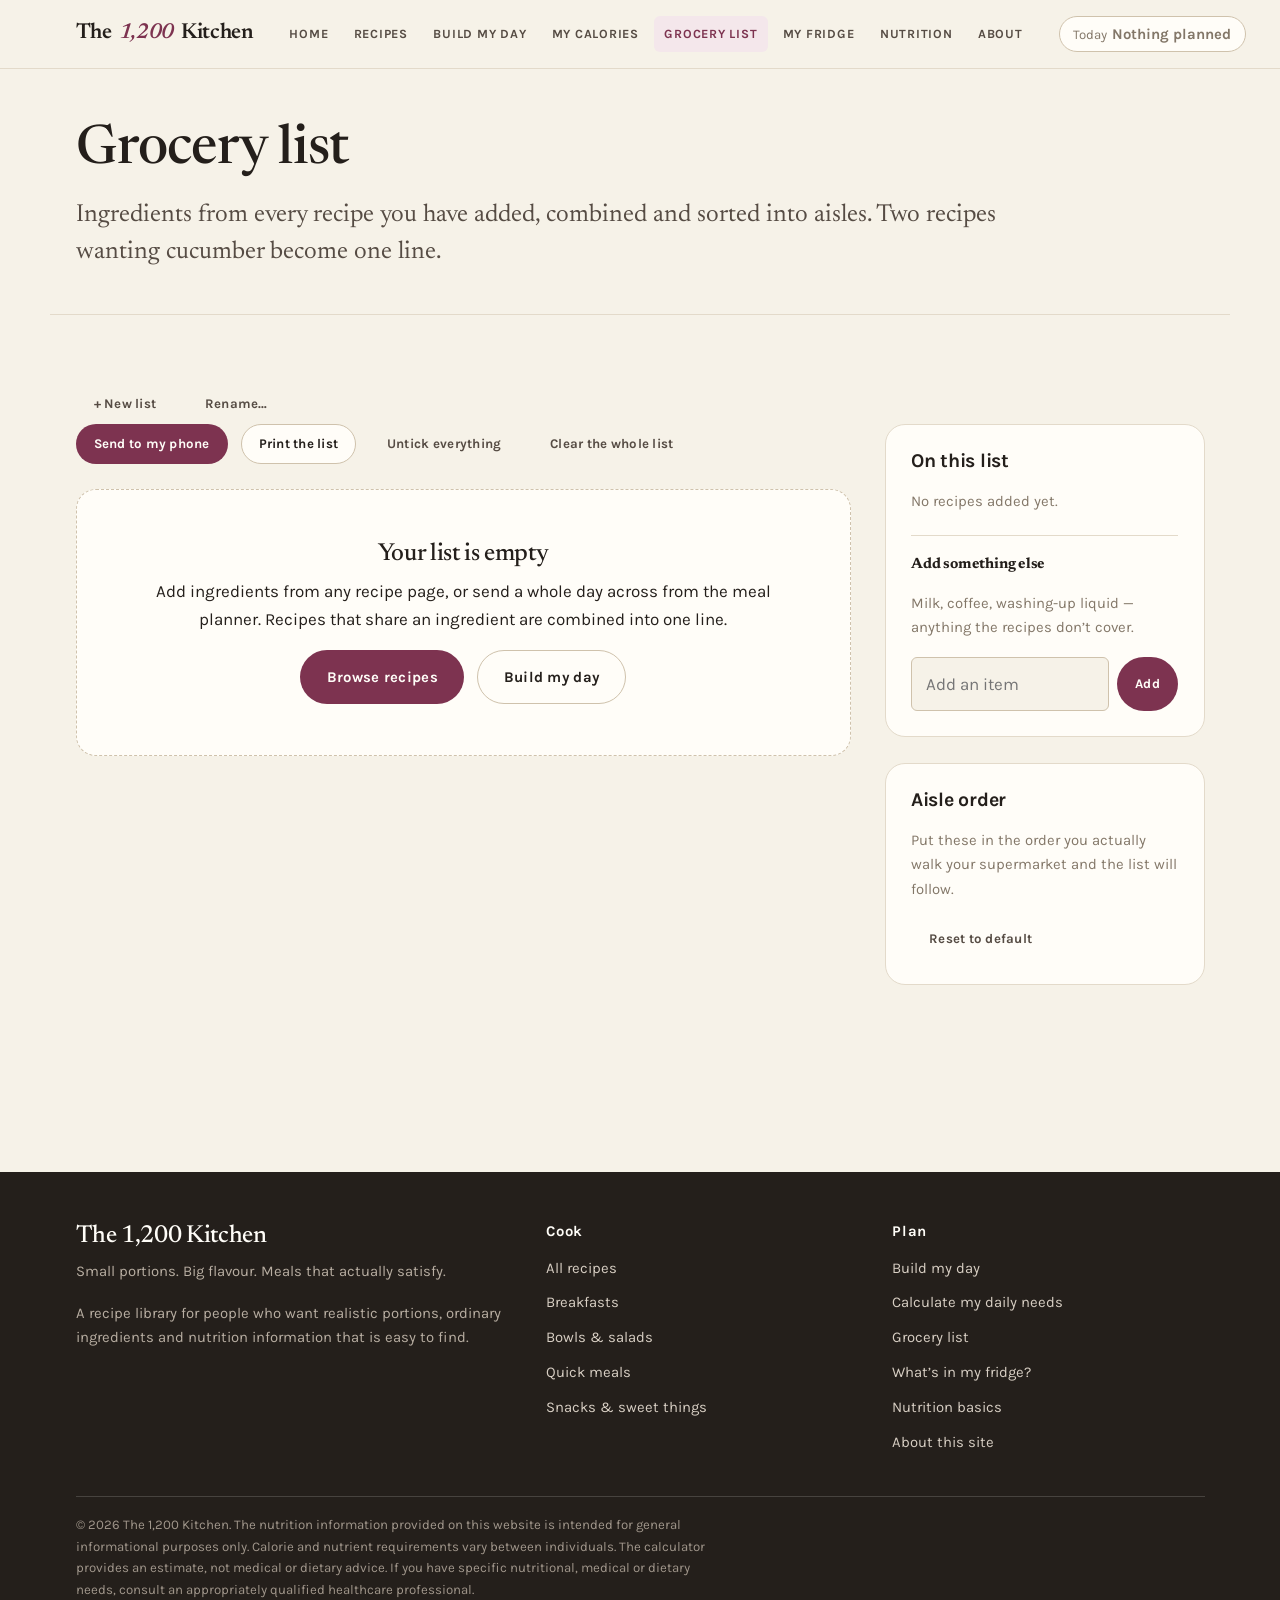
==== commit 30d0851b: "Add files via upload" ====
--- a/grocery.html
+++ b/grocery.html
@@ -54,9 +54,32 @@
 </div>
 
 <section class="wrap tight">
+
+  <!-- Shown only when the page is opened from a shared link -->
+  <div id="import-banner" class="import-banner no-print" hidden>
+    <div>
+      <strong id="import-title">A shared list</strong>
+      <p class="small muted" id="import-detail"></p>
+    </div>
+    <div class="btn-row">
+      <button type="button" class="btn btn-primary btn-sm" id="import-accept">Add it to my lists</button>
+      <button type="button" class="btn btn-ghost btn-sm" id="import-dismiss">No thanks</button>
+    </div>
+  </div>
+
+  <!-- One tab per list -->
+  <div class="list-bar no-print">
+    <div class="list-tabs" id="list-tabs" role="tablist" aria-label="Your lists"></div>
+    <div class="btn-row">
+      <button type="button" class="btn btn-ghost btn-sm" id="new-list">+ New list</button>
+      <button type="button" class="btn btn-ghost btn-sm" id="manage-list">Rename&hellip;</button>
+    </div>
+  </div>
+
   <div class="grocery-layout">
     <div>
       <div class="btn-row no-print" style="margin-bottom:1.5rem">
+        <button type="button" class="btn btn-primary btn-sm" id="share-list">Send to my phone</button>
         <button type="button" class="btn btn-secondary btn-sm" id="print-list">Print the list</button>
         <button type="button" class="btn btn-ghost btn-sm" id="uncheck-all">Untick everything</button>
         <button type="button" class="btn btn-ghost btn-sm" id="clear-list">Clear the whole list</button>
@@ -76,6 +99,14 @@
           <input type="text" id="manual-item" placeholder="Add an item">
           <button type="button" class="btn btn-primary btn-sm" id="add-manual">Add</button>
         </div>
+      </div>
+
+      <div class="panel no-print" style="margin-top:1.5rem">
+        <h2 style="font-size:1.15rem;font-family:var(--sans);font-weight:700">Aisle order</h2>
+        <p class="small muted">Put these in the order you actually walk your
+          supermarket and the list will follow.</p>
+        <ul class="aisle-order" id="aisle-order"></ul>
+        <button type="button" class="btn btn-ghost btn-sm" id="reset-aisles">Reset to default</button>
       </div>
     </aside>
   </div>
